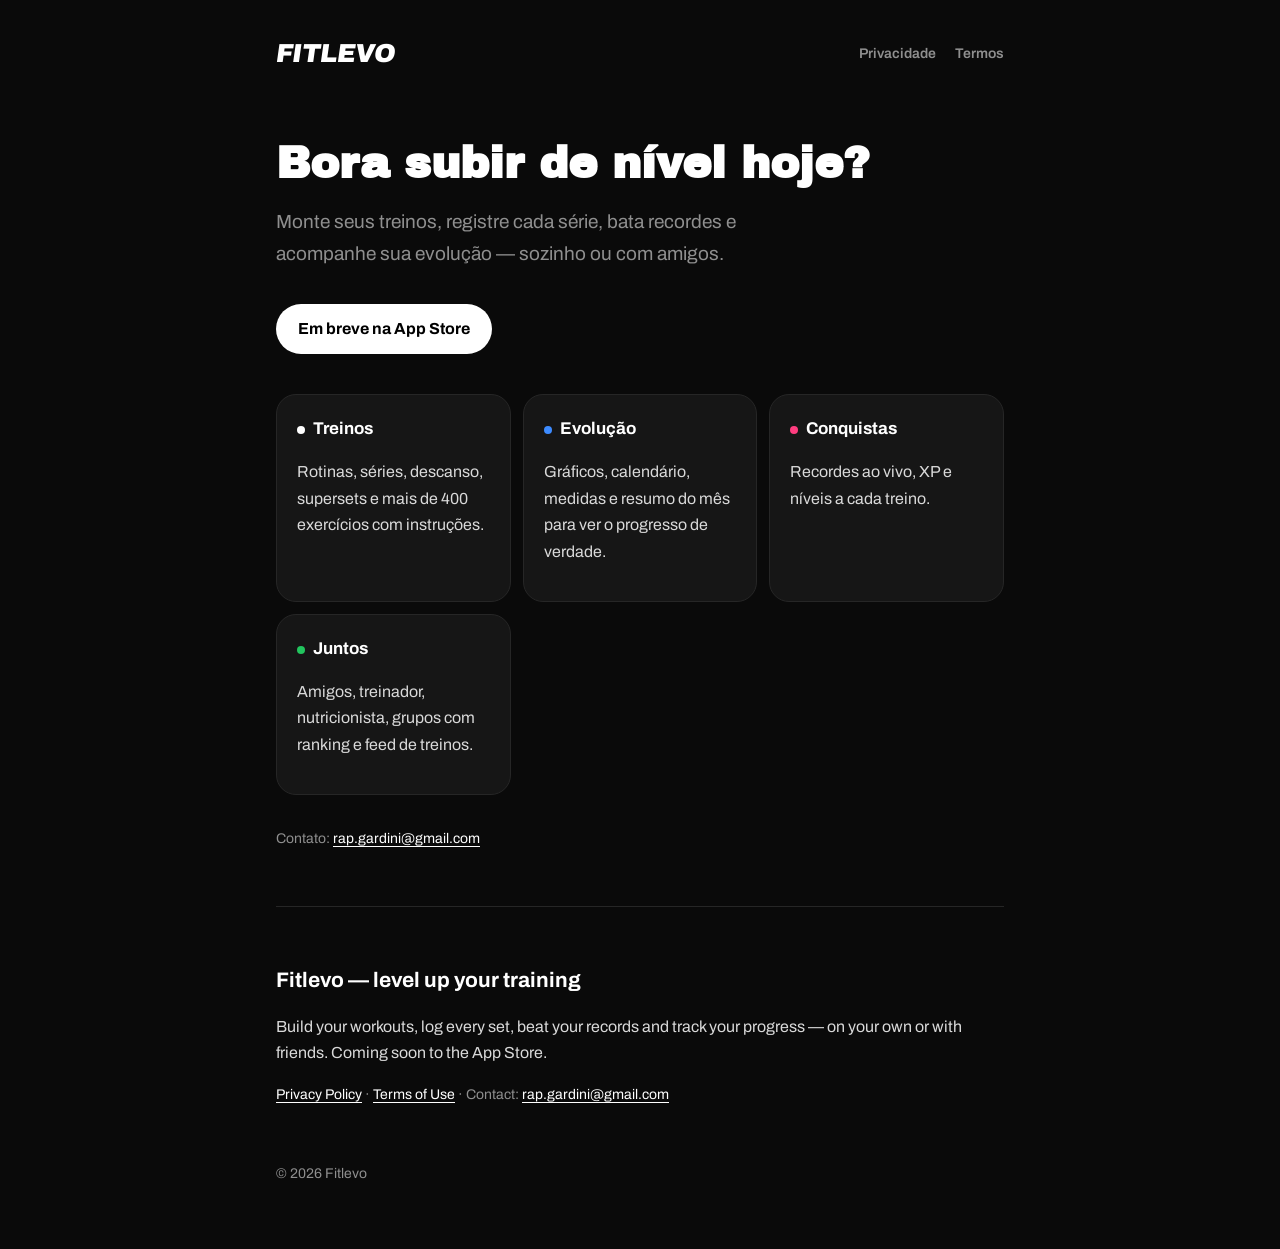
==== index.html @ 182a189a "Site do Fitlevo: início, política de privacidade e termos de uso (pt/en)" ====
<!doctype html>
<html lang="pt-BR">
<head>
  <meta charset="utf-8">
  <meta name="viewport" content="width=device-width, initial-scale=1">
  <title>Fitlevo</title>
  <meta name="description" content="Fitlevo: monte seus treinos, registre suas séries, acompanhe sua evolução e treine com amigos.">
  <link rel="icon" href="favicon.png">
  <link rel="preconnect" href="https://fonts.googleapis.com">
  <link rel="preconnect" href="https://fonts.gstatic.com" crossorigin>
  <link href="https://fonts.googleapis.com/css2?family=Archivo:wght@400;600;700&family=Archivo+Black&display=swap" rel="stylesheet">
  <link rel="stylesheet" href="style.css">
</head>
<body>
  <div class="wrap">
    <header class="top">
      <a class="logo" href="./">FITLEVO</a>
      <nav class="top">
        <a href="privacidade.html">Privacidade</a>
        <a href="termos.html">Termos</a>
      </nav>
    </header>

    <section class="hero">
      <h1>Bora subir de nível hoje?</h1>
      <p>Monte seus treinos, registre cada série, bata recordes e acompanhe sua evolução — sozinho ou com amigos.</p>
      <span class="badge">Em breve na App Store</span>
    </section>

    <div class="features">
      <div class="card">
        <h3><span class="dot" style="background:#fff"></span>Treinos</h3>
        <p>Rotinas, séries, descanso, supersets e mais de 400 exercícios com instruções.</p>
      </div>
      <div class="card">
        <h3><span class="dot" style="background:var(--progress)"></span>Evolução</h3>
        <p>Gráficos, calendário, medidas e resumo do mês para ver o progresso de verdade.</p>
      </div>
      <div class="card">
        <h3><span class="dot" style="background:var(--record)"></span>Conquistas</h3>
        <p>Recordes ao vivo, XP e níveis a cada treino.</p>
      </div>
      <div class="card">
        <h3><span class="dot" style="background:#22c55e"></span>Juntos</h3>
        <p>Amigos, treinador, nutricionista, grupos com ranking e feed de treinos.</p>
      </div>
    </div>

    <p class="muted">Contato: <a href="mailto:rap.gardini@gmail.com">rap.gardini@gmail.com</a></p>

    <hr>

    <section id="en" lang="en">
      <h2>Fitlevo — level up your training</h2>
      <p>Build your workouts, log every set, beat your records and track your progress — on your own or with friends. Coming soon to the App Store.</p>
      <p class="muted"><a href="privacidade.html#en">Privacy Policy</a> · <a href="termos.html#en">Terms of Use</a> · Contact: <a href="mailto:rap.gardini@gmail.com">rap.gardini@gmail.com</a></p>
    </section>

    <footer>© 2026 Fitlevo</footer>
  </div>
</body>
</html>
---- style.css ----
:root {
  --bg: #0a0a0a;
  --card: #161616;
  --border: #262626;
  --text: #ffffff;
  --muted: #8f8f8f;
  --record: #ff3d7f;
  --progress: #3d8bff;
}
* { box-sizing: border-box; }
html { -webkit-text-size-adjust: 100%; }
body {
  margin: 0;
  background: var(--bg);
  color: var(--text);
  font-family: 'Archivo', system-ui, -apple-system, 'Segoe UI', sans-serif;
  font-size: 16px;
  line-height: 1.65;
}
a { color: var(--text); text-underline-offset: 3px; }
a:hover { color: var(--progress); }
.wrap { max-width: 760px; margin: 0 auto; padding: 32px 16px 64px; }
header.top {
  display: flex;
  align-items: center;
  justify-content: space-between;
  gap: 12px;
  flex-wrap: wrap;
  margin-bottom: 40px;
}
.logo {
  font-family: 'Archivo Black', 'Archivo', sans-serif;
  font-size: 26px;
  letter-spacing: -0.5px;
  text-decoration: none;
  transform: skewX(-8deg);
  display: inline-block;
}
nav.top a {
  color: var(--muted);
  text-decoration: none;
  font-weight: 600;
  font-size: 14px;
  margin-left: 16px;
}
nav.top a:hover, nav.top a[aria-current='page'] { color: var(--text); }
h1 {
  font-family: 'Archivo Black', 'Archivo', sans-serif;
  font-size: clamp(30px, 7vw, 44px);
  line-height: 1.1;
  margin: 0 0 8px;
}
h2 { font-size: 21px; margin: 40px 0 8px; }
h3 { font-size: 17px; margin: 24px 0 4px; }
p, li { color: #d9d9d9; }
.muted { color: var(--muted); font-size: 14px; }
.lang {
  display: inline-block;
  margin: 8px 0 24px;
  padding: 6px 14px;
  border: 1px solid var(--border);
  border-radius: 999px;
  color: var(--muted);
  font-size: 14px;
  font-weight: 600;
  text-decoration: none;
}
.card {
  background: var(--card);
  border: 1px solid var(--border);
  border-radius: 20px;
  padding: 20px;
  margin: 16px 0;
}
table { width: 100%; border-collapse: collapse; font-size: 15px; }
th, td { text-align: left; vertical-align: top; padding: 10px 8px; border-bottom: 1px solid var(--border); }
th { color: var(--muted); font-weight: 600; font-size: 13px; }
.table-wrap { overflow-x: auto; }
hr { border: 0; border-top: 1px solid var(--border); margin: 56px 0; }
footer { margin-top: 56px; color: var(--muted); font-size: 14px; }
.hero { padding: 24px 0 8px; }
.hero p { font-size: 19px; color: var(--muted); max-width: 560px; }
.dot { display: inline-block; width: 8px; height: 8px; border-radius: 4px; margin-right: 8px; }
.features { display: grid; grid-template-columns: repeat(auto-fit, minmax(220px, 1fr)); gap: 12px; margin: 32px 0; }
.features .card { margin: 0; }
.features h3 { margin-top: 0; }
.badge {
  display: inline-block;
  margin-top: 16px;
  padding: 12px 22px;
  border-radius: 999px;
  background: var(--text);
  color: #000;
  font-weight: 700;
  text-decoration: none;
}
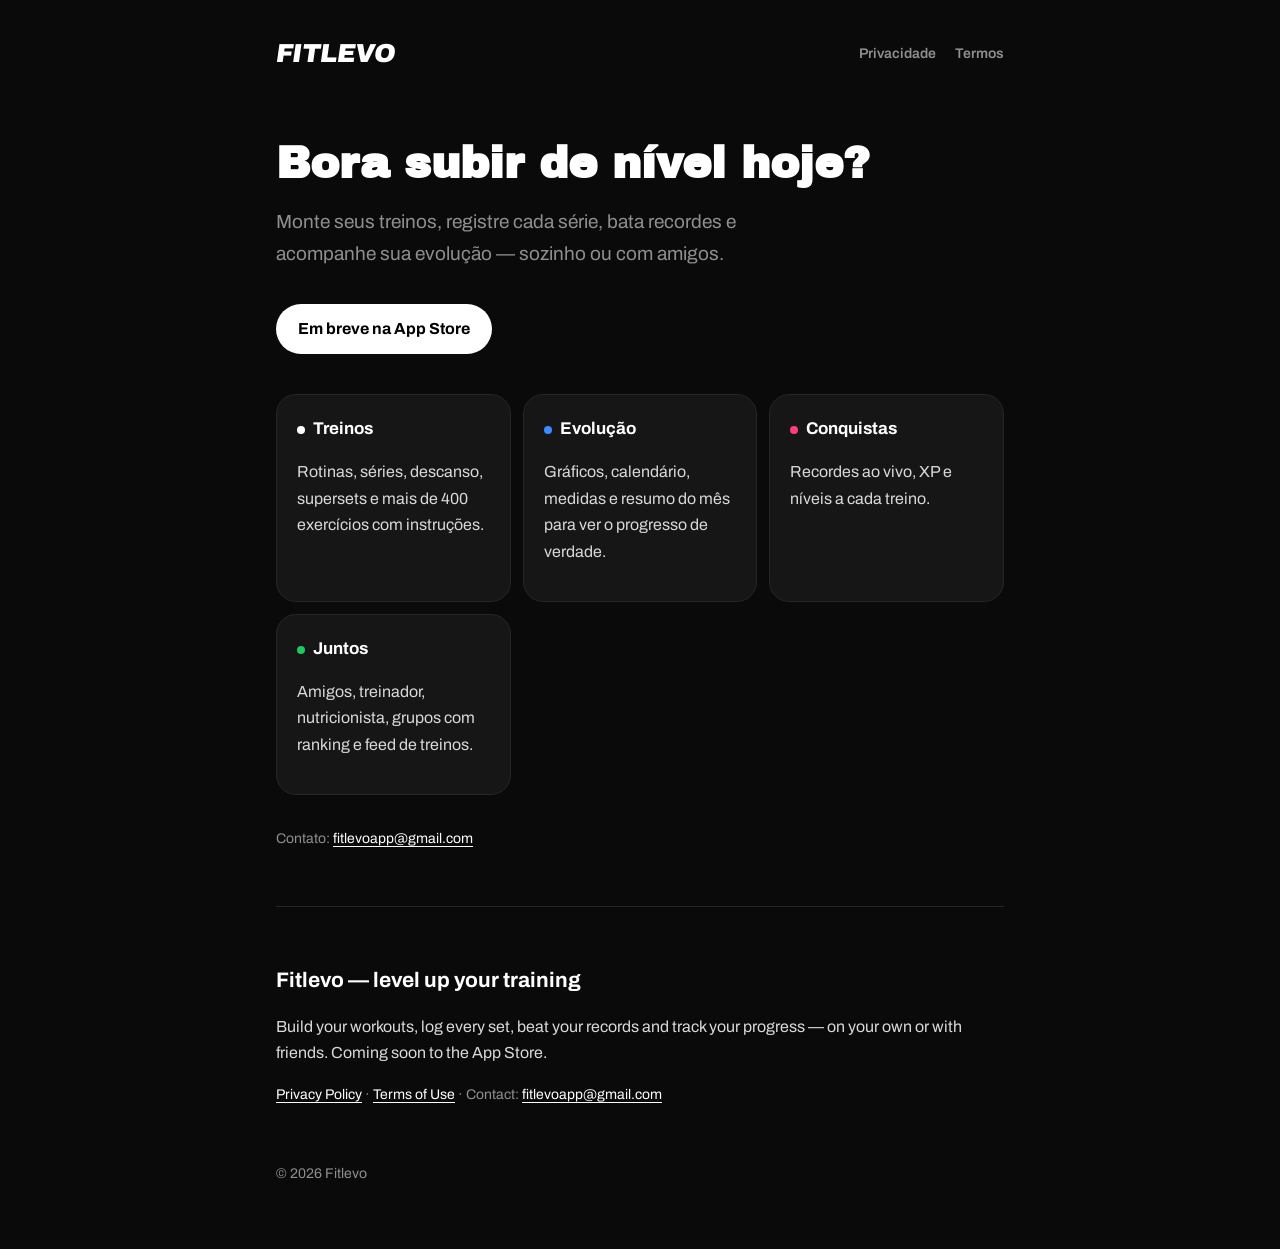
==== commit 2b3947ef: "Contato: fitlevoapp@gmail.com" ====
--- a/index.html
+++ b/index.html
@@ -46,14 +46,14 @@
       </div>
     </div>
 
-    <p class="muted">Contato: <a href="mailto:rap.gardini@gmail.com">rap.gardini@gmail.com</a></p>
+    <p class="muted">Contato: <a href="mailto:fitlevoapp@gmail.com">fitlevoapp@gmail.com</a></p>
 
     <hr>
 
     <section id="en" lang="en">
       <h2>Fitlevo — level up your training</h2>
       <p>Build your workouts, log every set, beat your records and track your progress — on your own or with friends. Coming soon to the App Store.</p>
-      <p class="muted"><a href="privacidade.html#en">Privacy Policy</a> · <a href="termos.html#en">Terms of Use</a> · Contact: <a href="mailto:rap.gardini@gmail.com">rap.gardini@gmail.com</a></p>
+      <p class="muted"><a href="privacidade.html#en">Privacy Policy</a> · <a href="termos.html#en">Terms of Use</a> · Contact: <a href="mailto:fitlevoapp@gmail.com">fitlevoapp@gmail.com</a></p>
     </section>
 
     <footer>© 2026 Fitlevo</footer>
